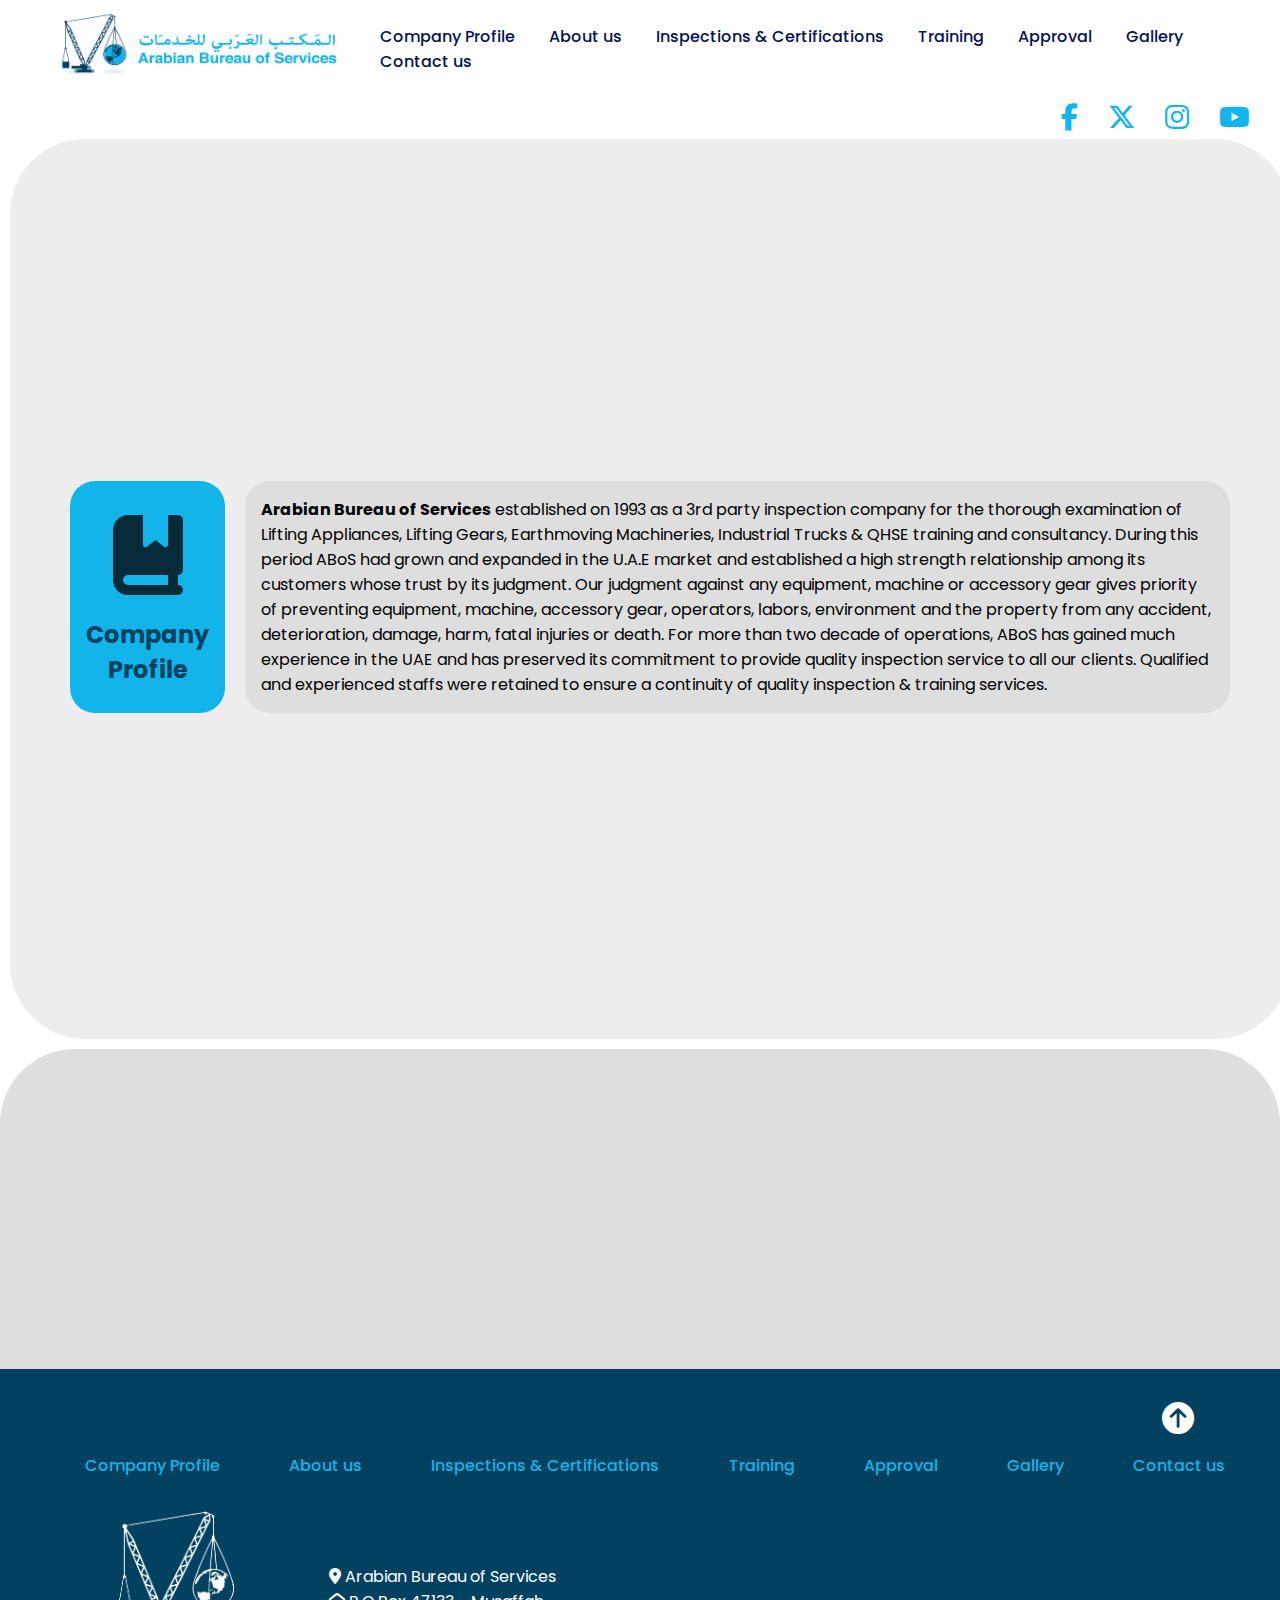
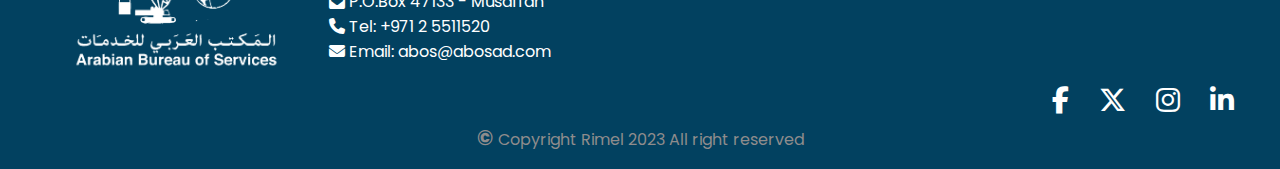
==== About.html @ 2680f661 "let's Go" ====
<!DOCTYPE html>
<html lang="en">
<head>
    <meta charset="UTF-8">
    <meta name="viewport" content="width=device-width, initial-scale=1.0">
    <link rel="stylesheet" href="https://cdnjs.cloudflare.com/ajax/libs/font-awesome/6.5.1/css/all.min.css">
    <link rel="stylesheet" href="style.css">
    <title>Arabian Bureau | About</title>
</head>
<body>

    <header>
        <a href="index.html" class="logo" id="page-top">
            <img src="images/logo.jpeg" alt="logo">
        </a>

        <nav class="navigation">
            <a href="#">Company Profile</a>
            <a href="About.html">About us</a>
            <a href="#">Inspections & Certifications</a>
            <a href="#">Training</a>
            <a href="#">Approval</a>
            <a href="#">Gallery</a>
            <a href="#">Contact us</a>
        </nav>
    </header>

    <div class="header-social-icon">
        <a href="#"><i class="fa-brands fa-youtube"></i></a>
        <a href="#"><i class="fa-brands fa-instagram"></i></a>
        <a href="#"><i class="fa-brands fa-x-twitter"></i></a>
        <a href="#"><i class="fa-brands fa-facebook-f"></i></a>
    </div>
    
    <section class="top">
        

        <div class="card-section">
            <div class="icon-section">
                <div class="icon">
                    <i class="fa-solid fa-book-bookmark"></i>
                </div>
                <div class="icon-info">
                    <h4>Company Profile</h4>
                </div>
            </div>
            <div class="info">
                <p><span>Arabian Bureau of Services</span> established on 1993 as a 3rd party inspection company for 
                    the thorough examination of Lifting Appliances, Lifting Gears, Earthmoving Machineries, Industrial Trucks & QHSE training and consultancy. During this period ABoS had grown and expanded in the U.A.E market and established a high strength relationship among its customers whose trust by its judgment. Our judgment against any equipment, machine or accessory gear gives priority of preventing equipment, machine, accessory gear, operators, labors, environment and the property from any accident, deterioration, damage, harm, fatal injuries or death. For more than two decade of operations, ABoS has gained much experience in the UAE and has preserved its commitment to provide quality inspection service to all our clients. Qualified 
                    and experienced staffs were retained to ensure a continuity of quality inspection & training services.
                </p>
            </div>
        </div>
    </section>

    <section class="bottom">
                  
    </section>
</body>
<footer>
    <div class="top-scroll">
        <a href="#page-top"><i class="fa-solid fa-circle-arrow-up"></i></a>
    </div>

    <div class="footer-nav">
        <a href="#">Company Profile</a>
        <a href="#">About us</a>
        <a href="#">Inspections & Certifications</a>
        <a href="#">Training</a>
        <a href="#">Approval</a>
        <a href="#">Gallery</a>
        <a href="#">Contact us</a>
    </div>

    <div class="company-info">
        <div class="footer-logo">
            <img src="images/white_logo.png" alt="footer logo">
        </div>

        <div class="communication">
            <ul>
                <li><a href="#"><i class="fa-solid fa-location-dot"></i> Arabian Bureau of Services</li></a>
                <li><a href="#"><i class="fa-solid fa-envelope-open"></i> P.O.Box 47133 - Musaffah</li></a>
                <li><a href="#"><i class="fa-solid fa-phone"></i> Tel: +971 2 5511520</li></a>
                <li><a href="#"><i class="fa-solid fa-envelope"></i> Email: abos@abosad.com</li></li></a>
            </ul>
        </div>
    </div>

    <div class="bottom-social-icon">
        <a href="#"><i class="fa-brands fa-linkedin-in"></i></a>
        <a href="#"><i class="fa-brands fa-instagram"></i></a>
        <a href="#"><i class="fa-brands fa-x-twitter"></i></a>
        <a href="#"><i class="fa-brands fa-facebook-f"></i></a>
    </div>

    <div class="copyright">
        <p><span class="copy-icon">&copy;</span> Copyright Rimel 2023 All right reserved</p>
    </div>
</footer>
</html>
---- style.css ----
@import url('https://fonts.googleapis.com/css2?family=Poppins:ital,wght@0,100;0,200;0,300;0,400;0,500;0,600;0,700;0,800;0,900;1,100;1,200;1,300;1,400;1,500;1,600;1,700;1,800;1,900&display=swap');

*{
    font-family: 'poppins', sans-serif;
    padding: 0;
    margin: 0;
    outline: none;
    border: none;
    box-sizing: border-box;
    scroll-behavior: smooth;
}

header{
    background-color: #fff;
    width: 100%;
    display: flex;
    align-items: center;
    padding: 10px 50px;
}

.logo img{
    width: 300px;
    height: 70px;
}

.navigation a{
    color: #041158;
    text-decoration: none;
    font-size: 1em;
    font-weight: 500;
    padding-left: 30px;
}

.navigation a:hover{
    color: #8f8c8c;
}

.header-social-icon a{
    color: #11B5EA;
    font-size: 1.7em;
    padding-right: 30px;
    justify-content: left;
    float: right;
}

.header-social-icon a:hover{
    color: #1089da;
}

section{
    padding: 10px 50px;
}

.top{
    margin: 10px;
    width: 100%;
    min-height: 100vh;
    display: flex;
    justify-content: center;
    flex-direction: column;
    align-items: center;
    background: #EDEDED;
    border-radius: 75px;   
}

.slider-container {
    margin: -8px;
    width: 95%;
    display: flex;
    flex-direction: row;
    max-width: 100%;
    overflow: hidden;
    border-radius: 30px;
}

.slider-contents img{
    width: 100%;
}

.card-section {
    margin-top: 1em;
    display: flex;
    justify-content: center;
}

.icon-section {
    background-color: #11B5EA;
    padding: 1em;
    border-radius: 25px;
    margin: 10px;
    text-align: center;
}

.icon-section .icon{
    color: #082B39;
    font-size: 5em;
}

.icon-info{
    color: #024160;
    text-align: center;
    font-size: 24px;
    font-weight: 700;
}

.info{
    background-color: #DEDEDE;
    border-radius: 25px;
    padding: 1em;
    margin: 10px;
}

span{
    font-weight: bold;
}

.middle{
    margin: 10px;
    min-height: 15em;
    display: flex;
    align-items: center;
    justify-content: center;
    border-radius: 50px;   
}

.middle .icon-section{
    max-width: 10em;
}

.middle .info{
    padding: 2em;
}

.middle .info ol{
    margin: 5px;
}

.bottom{
    margin-top: 10px;
    width: 100%;
    min-height: 20em;
    display: grid;
    align-items: center;
    background-color: #DEDEDE;
    border-top-left-radius: 75px;  
    border-top-right-radius: 75px; 
}

.bottom-upper{
    width: 95%;
    display: flex;
    flex-direction: row;
    margin: 1em;
}

.left-side{
    display: flex;
    flex-direction: column;
    overflow: hidden;
    padding: 1em 2em;
    width: 100%;
}

.upper-image img{
    width: 100%;
    height: 35vh;
    border-radius: 25px;
}

.upper-title{
    color: #024160;
    text-align: center;
    font-size: 24px;
}

.upper-info{
    font-size: 16px;
}

hr {
    border: 1px;
    border-top: 1px dashed #B4B4B4;
    width: 74.01vw;               
    height: 1px;
  }

.hr-line{
    display: flex;
    justify-content: center;
    margin: 1em;
}

.bottom-lower{
    display: flex;
    flex-wrap: wrap;
    justify-content: space-evenly;
}

.card-like-container{
    display: flex;
    flex-direction: column;
    flex-wrap: wrap;
    padding: 5px;
    width: 17.64vw;
}

.card-like-image {
    display: flex;
    justify-content: center;
    width: 17.64vw;
    height: 30.87vh;
}

.card-like-image img{
    width: 100%;
    border-radius: 25px;
}

.card-like-info{
    font-size: 15px;
}

.card-like-info h3{
    text-align: center;
    color: #024160;
    font-size: 20px;
    margin: 0.5em;
}

footer{
    background-color: #024160;
    color: #fff;
    padding: 1em;
    min-height: 15em;
    display: flex;
    flex-direction: column;
}

.footer-nav{
    display: flex;
    justify-content: space-evenly;
}

.footer-nav a{
    color: #11B5EA;
    text-decoration: none;
    font-size: 1em;
    font-weight: 500;
    padding-left: 30px;
}

.footer-nav a:hover{
    color: #fff;
}

.top-scroll a{
    color: #fff;
    font-size: 2em;
    padding-right: 60px;
    justify-content: left;
    float: right;
    margin: 10px;
}

.top-scroll a:hover{
    color: #DEDEDE;
}

.company-info{
    display: flex;
    flex-wrap: wrap;
    justify-content:space-between;
    align-items:end;
    margin-left:2em;
    padding: 1em;
    width: 42%;
}

.footer-logo{
    width: 224px;
    height: 170px;
}

.footer-logo img{
    width: 100%;
}

.communication ul{
    list-style-type: none;
}

.communication a{
    text-decoration: none;
    color: #fff;
}

.communication a:hover{
    color: #B4B4B4;
}

.bottom-social-icon a{
    color: #fff;
    font-size: 1.7em;
    padding-right: 30px;
    justify-content: left;
    float: right;
}

.bottom-social-icon a:hover{
    color: #B4B4B4;
}

.copyright{
    display: flex;
    justify-content: center;
    color: #8f8c8c;
}

.copy-icon{
    font-size: 1.3em;
}
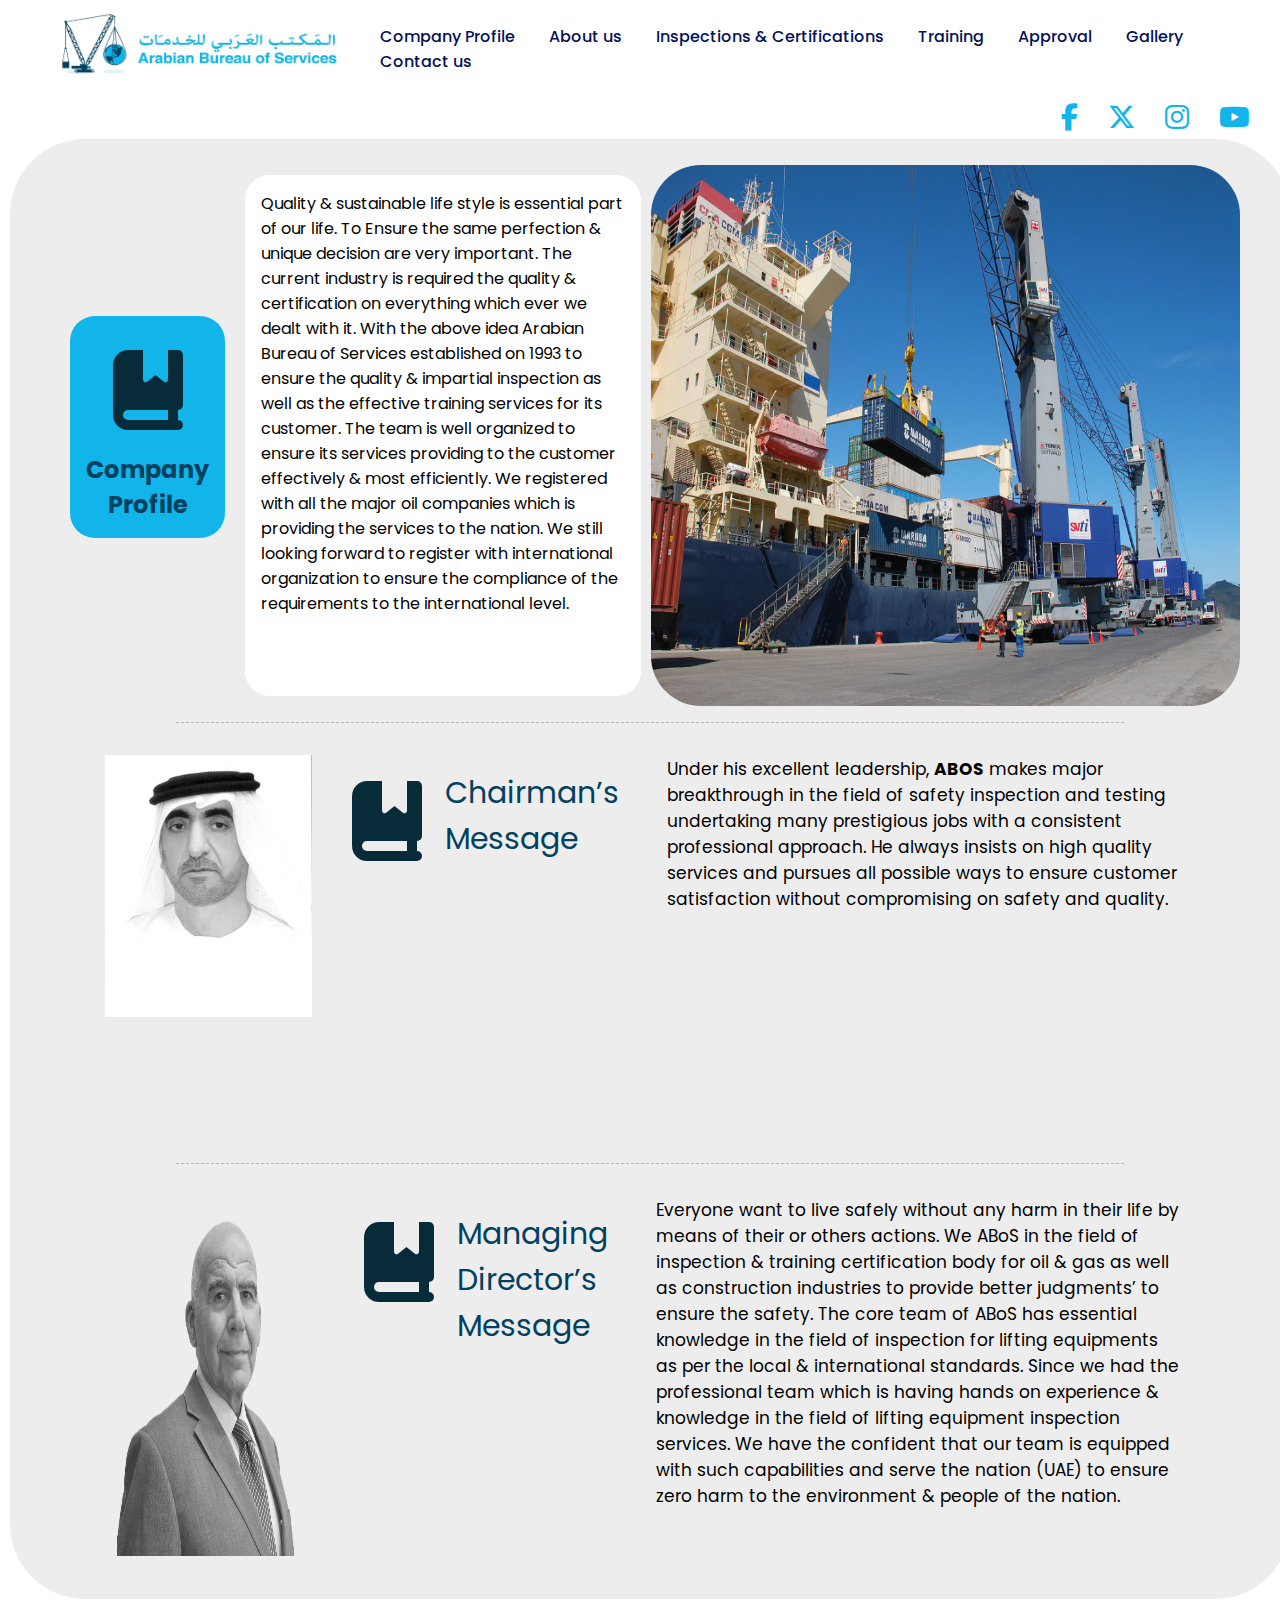
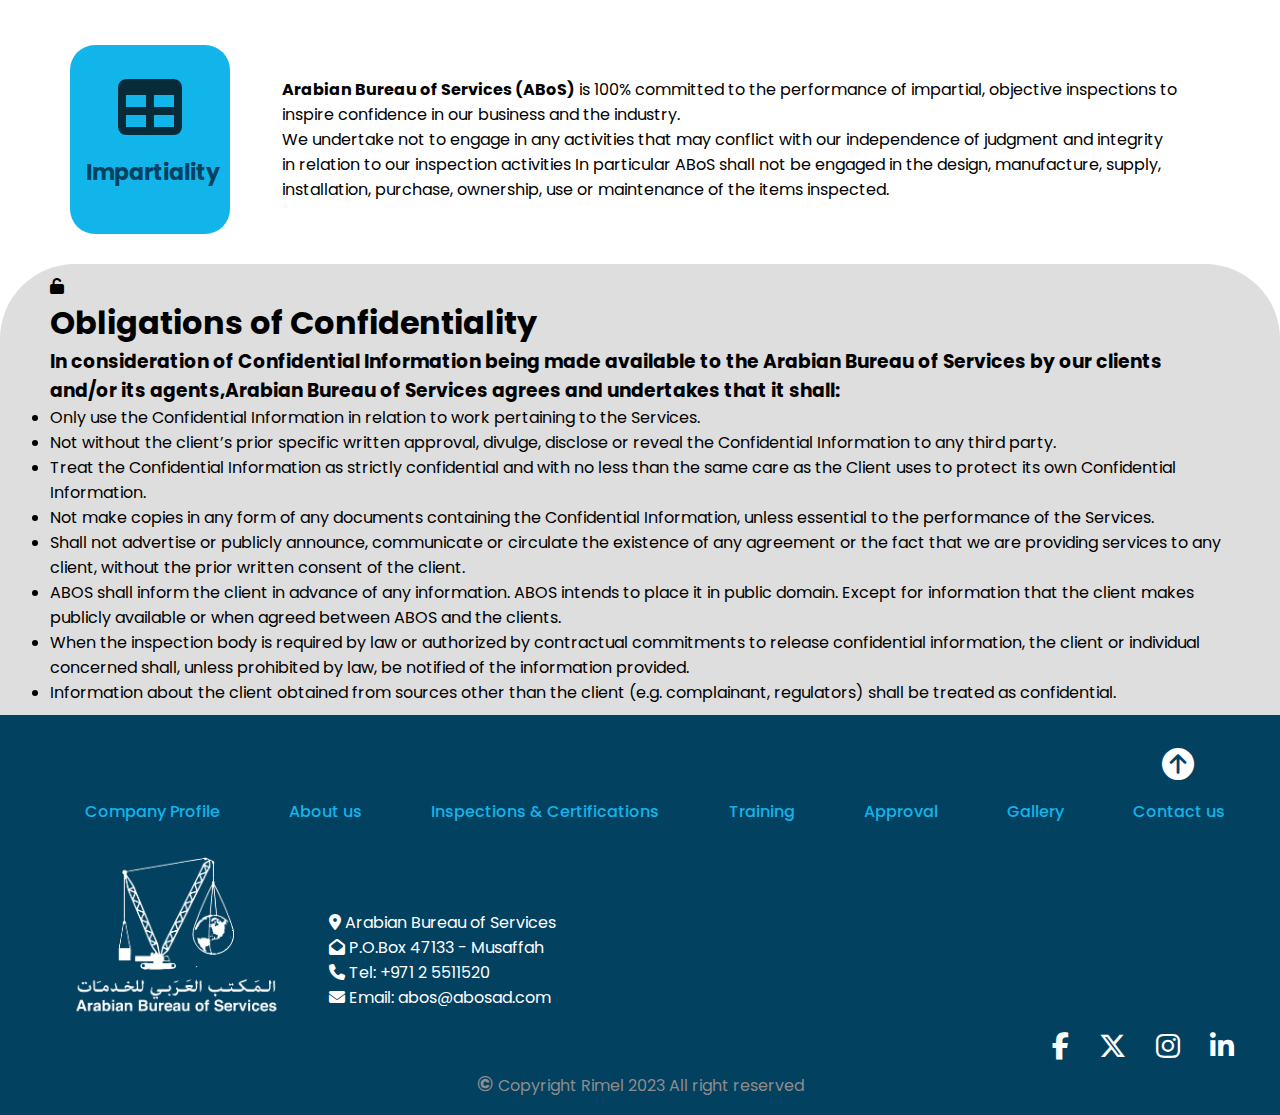
==== commit 746f9c7a: "about almost to finish" ====
--- a/About.html
+++ b/About.html
@@ -33,9 +33,7 @@
     </div>
     
     <section class="top">
-        
-
-        <div class="card-section">
+        <div class="card-section-about">
             <div class="icon-section">
                 <div class="icon">
                     <i class="fa-solid fa-book-bookmark"></i>
@@ -44,17 +42,137 @@
                     <h4>Company Profile</h4>
                 </div>
             </div>
-            <div class="info">
-                <p><span>Arabian Bureau of Services</span> established on 1993 as a 3rd party inspection company for 
-                    the thorough examination of Lifting Appliances, Lifting Gears, Earthmoving Machineries, Industrial Trucks & QHSE training and consultancy. During this period ABoS had grown and expanded in the U.A.E market and established a high strength relationship among its customers whose trust by its judgment. Our judgment against any equipment, machine or accessory gear gives priority of preventing equipment, machine, accessory gear, operators, labors, environment and the property from any accident, deterioration, damage, harm, fatal injuries or death. For more than two decade of operations, ABoS has gained much experience in the UAE and has preserved its commitment to provide quality inspection service to all our clients. Qualified 
-                    and experienced staffs were retained to ensure a continuity of quality inspection & training services.
+            <div class="card-section">
+                <div class="info" id="info-in-about">
+                    <p> Quality & sustainable life style is essential part of our
+                        life. To Ensure the same perfection & unique decision are very important. The current industry
+                        is required the quality & certification on everything which ever we dealt with it.
+                        With the above idea Arabian Bureau of Services established on 1993 to ensure the quality & 
+                        impartial inspection as well as the effective training services for its customer. The team is 
+                        well organized to ensure its services providing to the customer effectively & most efficiently.
+                        We registered with all the major oil companies which is providing the services to the nation. 
+                        We still looking forward to register with international organization to ensure the compliance 
+                        of the requirements to the international level.
+                    </p>
+                </div>
+                <div class="card-section-image">
+                    <img src="images/shipment.jpeg" alt="shipment">
+                </div>
+            </div>
+        </div>    
+
+        <div class="hr-line">
+            <hr>
+        </div>
+
+        <div class="message">
+            <div class="message-image">
+                <img src="images/saleh.jpeg" alt="saleh">
+            </div>
+            <div class="message-title">
+                <div class="message-icon">
+                    <i class="fa-solid fa-book-bookmark"></i>
+                </div>
+                <div class="title-text">
+                    <h4>Chairman’s <br>Message</h4>
+                </div>
+            </div>
+            <div class="message-info">
+                <p>Under his excellent leadership, <span>ABOS</span> makes major breakthrough in the field of safety 
+                    inspection and testing undertaking many prestigious jobs with a consistent professional 
+                    approach. He always insists on high quality services and pursues all possible ways to
+                    ensure customer satisfaction without compromising on safety and quality.</p>
+            </div>
+        </div>
+
+        <div class="hr-line">
+            <hr>
+        </div>
+
+        <div class="message">
+            <div class="message-image">
+                <img src="images/abosad.png" alt="abosad" id="abosad">
+            </div>
+            <div class="message-title">
+                <div class="message-icon">
+                    <i class="fa-solid fa-book-bookmark"></i>
+                </div>
+                <div class="title-text">
+                    <h4>Managing <br>Director’s <br>Message</h4>
+                </div>
+            </div>
+            <div class="message-info">
+                <p>Everyone want to live safely without any harm in their life by means of their or others
+                    actions. We ABoS in the field of inspection & training certification body for oil & gas
+                    as well as construction industries to provide better judgments’ to ensure the safety.
+                    The core team of ABoS has essential knowledge in the field of inspection for lifting
+                    equipments as per the local & international standards. Since we had the professional
+                    team which is having hands on experience & knowledge in the field of lifting equipment
+                    inspection services. We have the confident that our team is equipped with such 
+                    capabilities and serve the nation (UAE) to ensure zero harm to the environment & people 
+                    of the nation.</p>
+            </div>
+        </div>
+    </section>
+
+    <section class="middle">
+        <div class="card-section">
+            <div class="icon-section">
+                <div class="icon" id="icon-in-about">
+                    <i class="fa-solid fa-table"></i>
+                </div>
+                <div class="icon-info" id="icon-info-in-about">
+                    <h4>Impartiality</h4>
+                </div>
+            </div>
+            <div class="info" id="info-in-about">
+                <p><span>Arabian Bureau of Services (ABoS)</span> is 100% committed to the performance of 
+                    impartial, objective inspections to inspire confidence in our business and the industry.<br>
+                    We undertake not to engage in any activities that may conflict with our independence of 
+                    judgment and integrity in relation to our inspection activities In particular ABoS shall 
+                    not be engaged in the design, manufacture, supply, installation, purchase, ownership, use 
+                    or maintenance of the items inspected. 
                 </p>
             </div>
         </div>
     </section>
 
     <section class="bottom">
-                  
+        <div class="about-bottom">
+            <div class="about-bottom-title">
+                <i class="fa-solid fa-unlock"></i>
+                <h1>Obligations of Confidentiality</h1>
+            </div>
+            <div class="about-bottom-text">
+                <h3>In consideration of Confidential Information being made available to the Arabian Bureau of Services
+                    by our clients and/or its agents,Arabian Bureau of Services agrees and undertakes that it shall:</h3>
+                <p>
+                    <ul>
+                        <li> Only use the Confidential Information in relation to work pertaining to the
+                        Services.</li>
+                        <li>Not without the client’s prior specific written approval, divulge, disclose or
+                        reveal the Confidential Information to any third party.</li>
+                        <li>Treat the Confidential Information as strictly confidential and with no less
+                        than the same care as the Client uses to protect its own
+                        Confidential Information.</li>
+                        <li>Not make copies in any form of any documents containing the Confidential
+                        Information, unless essential to the performance of the Services.</li>
+                        <li>Shall not advertise or publicly announce, communicate or circulate the 
+                        existence of any agreement or the fact that we are providing services
+                        to any client, without the prior written consent of the client.</li>
+                        <li>ABOS shall inform the client in advance of any information.  ABOS intends to place
+                        it in public domain. Except for information that the client makes publicly available
+                        or when agreed between ABOS and the clients.</li>
+                        <li>When the inspection body is required by law or authorized by contractual     
+                        commitments to release confidential information, the client or
+                        individual concerned shall, unless prohibited by law, be notified of the information
+                        provided.</li>
+                        <li>Information about the client obtained from sources other than the client    
+                        (e.g. complainant, regulators) shall be treated as confidential.</li>
+                    </ul>
+                </p>
+            </div>
+        </div>
     </section>
 </body>
 <footer>
--- a/style.css
+++ b/style.css
@@ -318,4 +318,88 @@
 
 .copy-icon{
     font-size: 1.3em;
-}+}
+
+
+/* about_page */
+
+.card-section-about{
+    display: flex;
+    justify-content: center;
+    align-items: center;
+}
+
+#info-in-about{
+    background-color: #EDEDED;
+}
+
+.card-section-image{
+   display: flex;
+   align-items: center;
+}
+
+.card-section-image img{
+    width: 46.046vw;
+    height: 60.061vh;
+    border-radius: 50px;
+}
+
+.message{
+    display: flex;
+    flex-wrap: wrap;
+    margin-bottom: 2em;
+}
+
+.message-image{
+    width: 16.18vw;
+    height: 38.28vh;
+    margin: 1em;
+}
+
+.message-image img{
+    width: 100%;
+}
+
+#abosad{
+    height: 40vh;
+}
+
+.message-title{
+    display: flex;
+    flex-wrap: wrap;
+    margin: 1em;
+}
+
+.message-icon{
+    color: #082B39;
+    font-size: 5em;
+    padding: 0.1em;
+}
+
+.title-text{
+    font-size: 30px;
+    padding: 0.5em;
+    color: #024160;
+}
+
+.title-text h4{
+    font-weight: 400;
+}
+
+.message-info{
+    font-size: 17px;
+    width: 41.14vw;
+    margin: 1em;
+}
+
+#icon-in-about{
+    font-size: 4em;   
+}
+
+#icon-info-in-about{
+    font-size: 22px;
+}
+
+#info-in-about{
+    background-color: #fff;
+}
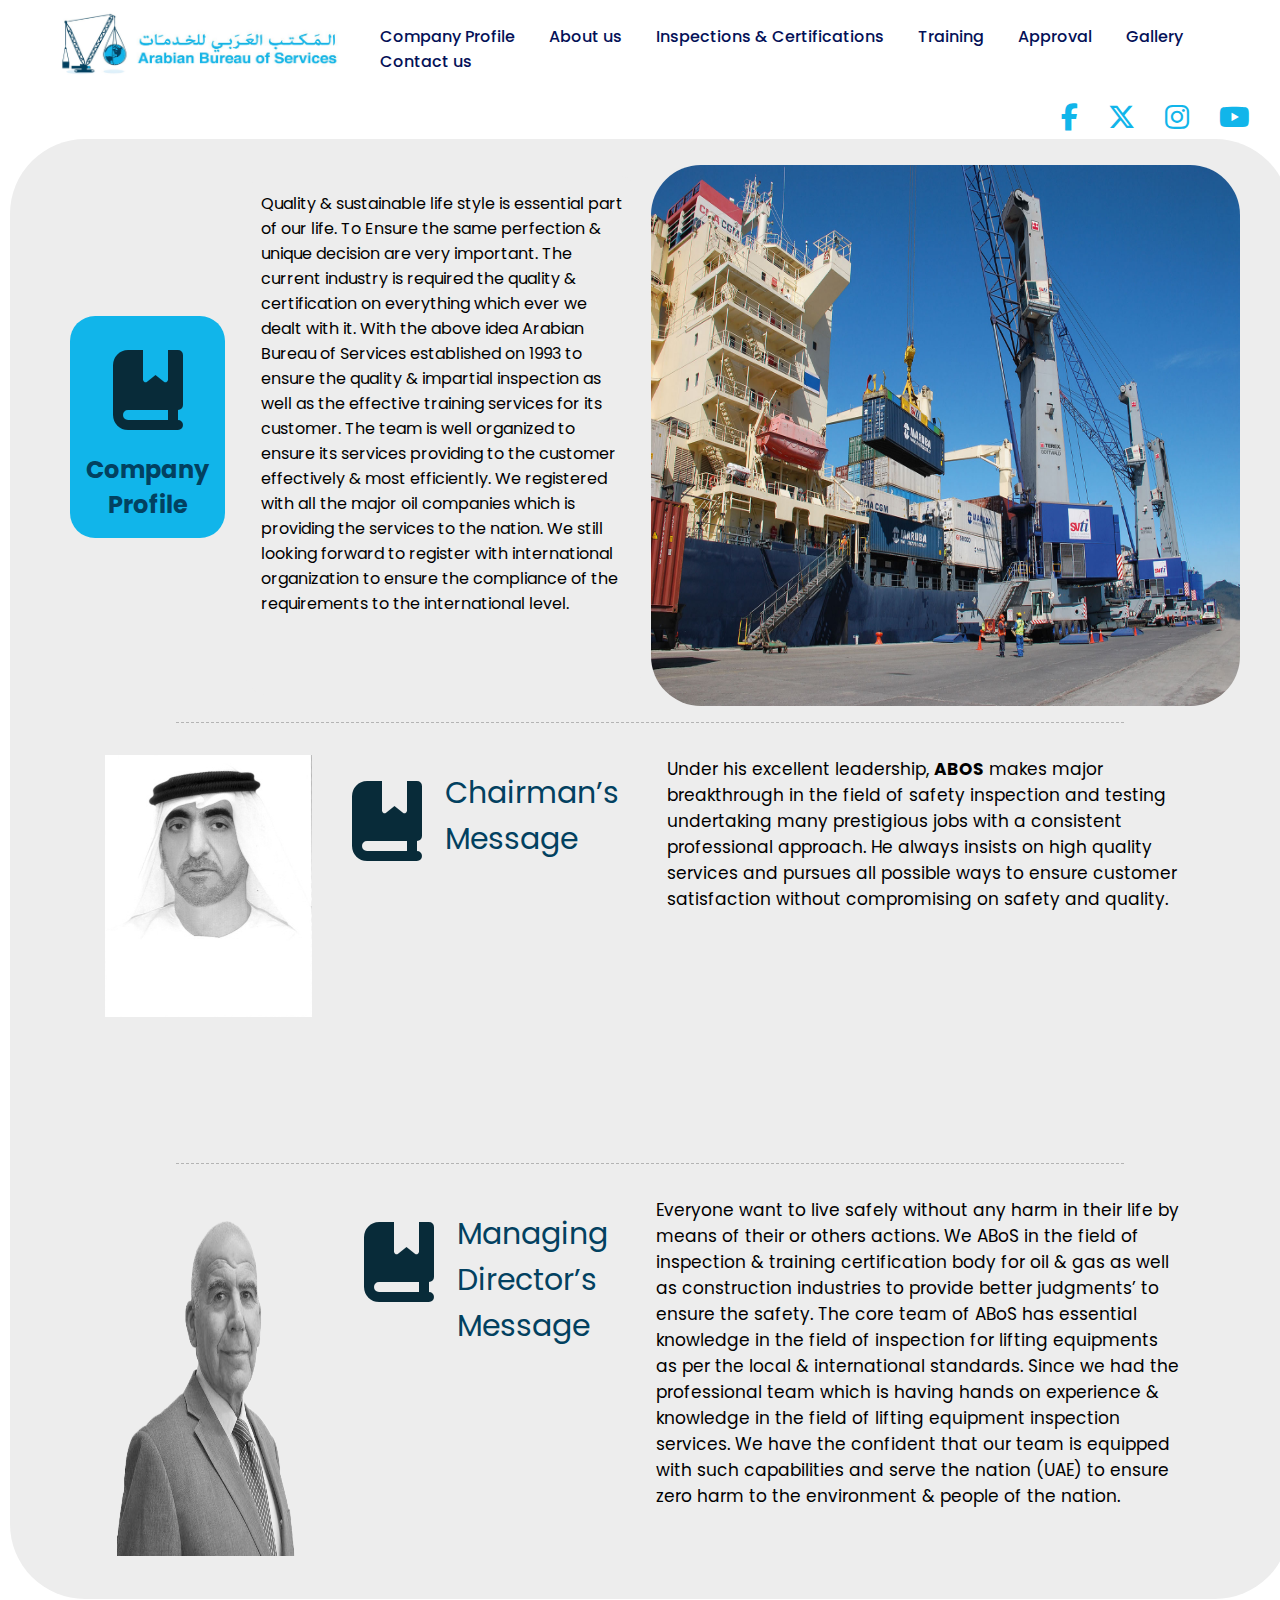
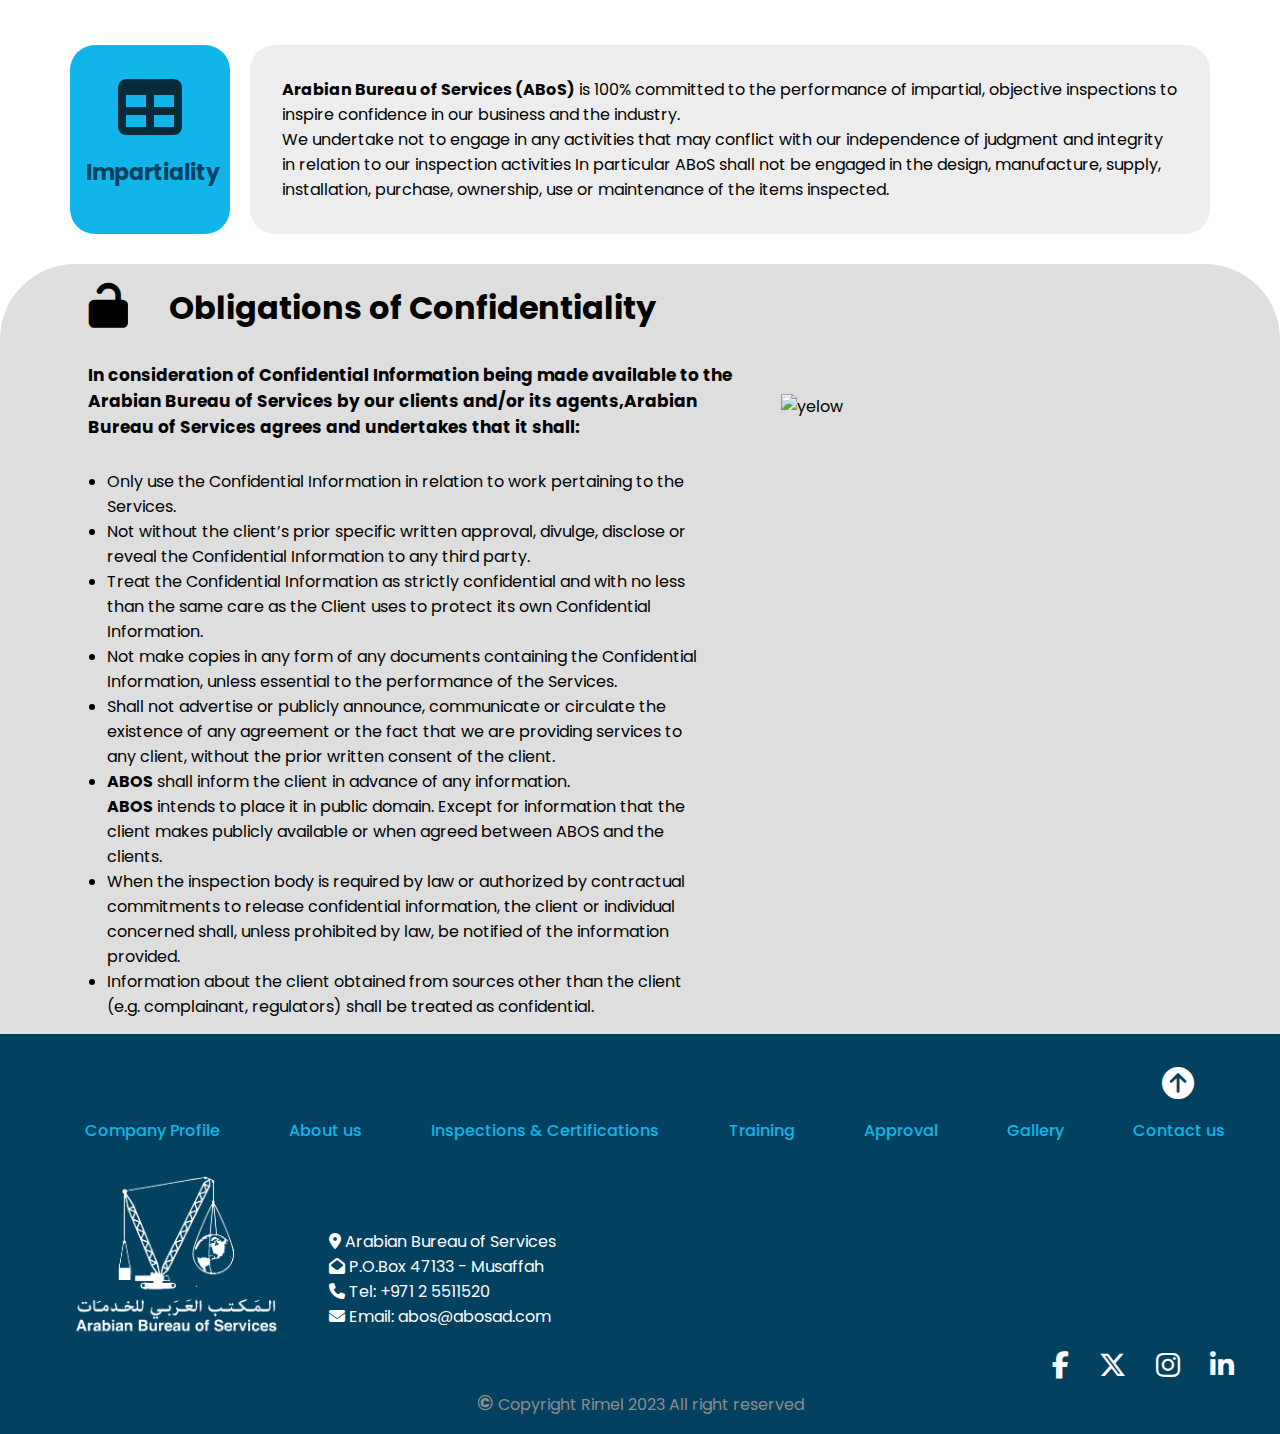
==== commit cb3b8823: "about page finished" ====
--- a/About.html
+++ b/About.html
@@ -137,40 +137,45 @@
         </div>
     </section>
 
-    <section class="bottom">
-        <div class="about-bottom">
-            <div class="about-bottom-title">
-                <i class="fa-solid fa-unlock"></i>
-                <h1>Obligations of Confidentiality</h1>
-            </div>
-            <div class="about-bottom-text">
-                <h3>In consideration of Confidential Information being made available to the Arabian Bureau of Services
-                    by our clients and/or its agents,Arabian Bureau of Services agrees and undertakes that it shall:</h3>
-                <p>
-                    <ul>
-                        <li> Only use the Confidential Information in relation to work pertaining to the
-                        Services.</li>
-                        <li>Not without the client’s prior specific written approval, divulge, disclose or
-                        reveal the Confidential Information to any third party.</li>
-                        <li>Treat the Confidential Information as strictly confidential and with no less
-                        than the same care as the Client uses to protect its own
-                        Confidential Information.</li>
-                        <li>Not make copies in any form of any documents containing the Confidential
-                        Information, unless essential to the performance of the Services.</li>
-                        <li>Shall not advertise or publicly announce, communicate or circulate the 
-                        existence of any agreement or the fact that we are providing services
-                        to any client, without the prior written consent of the client.</li>
-                        <li>ABOS shall inform the client in advance of any information.  ABOS intends to place
-                        it in public domain. Except for information that the client makes publicly available
-                        or when agreed between ABOS and the clients.</li>
-                        <li>When the inspection body is required by law or authorized by contractual     
-                        commitments to release confidential information, the client or
-                        individual concerned shall, unless prohibited by law, be notified of the information
-                        provided.</li>
-                        <li>Information about the client obtained from sources other than the client    
-                        (e.g. complainant, regulators) shall be treated as confidential.</li>
-                    </ul>
-                </p>
+    <section class="bottom" id="bottom-about">
+        <div class="about-bottom-container">
+            <div class="about-bottom">
+                <div class="about-bottom-title">
+                    <i class="fa-solid fa-unlock"></i>
+                    <h1>Obligations of Confidentiality</h1>
+                </div>
+                <div class="about-bottom-text">
+                    <h3>In consideration of Confidential Information being made available to the Arabian Bureau of Services
+                        by our clients and/or its agents,Arabian Bureau of Services agrees and undertakes that it shall:</h3>
+                    <p>
+                        <ul>
+                            <li> Only use the Confidential Information in relation to work pertaining to the
+                            Services.</li>
+                            <li>Not without the client’s prior specific written approval, divulge, disclose or
+                            reveal the Confidential Information to any third party.</li>
+                            <li>Treat the Confidential Information as strictly confidential and with no less
+                            than the same care as the Client uses to protect its own
+                            Confidential Information.</li>
+                            <li>Not make copies in any form of any documents containing the Confidential
+                            Information, unless essential to the performance of the Services.</li>
+                            <li>Shall not advertise or publicly announce, communicate or circulate the 
+                            existence of any agreement or the fact that we are providing services
+                            to any client, without the prior written consent of the client.</li>
+                            <li><span>ABOS</span> shall inform the client in advance of any information.<br>  <span>ABOS</span> intends to place
+                            it in public domain. Except for information that the client makes publicly available
+                            or when agreed between ABOS and the clients.</li>
+                            <li>When the inspection body is required by law or authorized by contractual     
+                            commitments to release confidential information, the client or
+                            individual concerned shall, unless prohibited by law, be notified of the information
+                            provided.</li>
+                            <li>Information about the client obtained from sources other than the client    
+                            (e.g. complainant, regulators) shall be treated as confidential.</li>
+                        </ul>
+                    </p>
+                </div>
+            </div>
+            <div class="about-bottom-image">
+                <img src="images/crane-seaport.png" alt="yelow">
             </div>
         </div>
     </section>
--- a/style.css
+++ b/style.css
@@ -71,10 +71,21 @@
     max-width: 100%;
     overflow: hidden;
     border-radius: 30px;
+    position: relative;
 }
 
 .slider-contents img{
     width: 100%;
+}
+
+.top-right{
+    position: absolute;
+    top: 20px;
+    right: 40px;
+    color: #203908;
+    font-size: 40px;
+    font-weight: 600;
+    line-height: 50px;
 }
 
 .card-section {
@@ -108,6 +119,10 @@
     border-radius: 25px;
     padding: 1em;
     margin: 10px;
+}
+
+.info ol{
+    padding-left: 1.1em;
 }
 
 span{
@@ -329,7 +344,7 @@
     align-items: center;
 }
 
-#info-in-about{
+#info-in-about {
     background-color: #EDEDED;
 }
 
@@ -400,6 +415,59 @@
     font-size: 22px;
 }
 
-#info-in-about{
-    background-color: #fff;
-}
+#bottom-about{
+    display: flex;
+    justify-content: center;
+}
+
+.about-bottom-container{
+    width: 95%;
+    display: flex;
+    align-items: end;
+}
+
+.about-bottom{
+    display: flex;
+    flex-direction: column;
+    margin-right: 1em;
+}
+
+.about-bottom-title{
+    display: flex;
+    align-items: center;
+}
+
+.about-bottom-title i{
+    font-size: 45px;
+    padding: 0.2em;
+    -webkit-transform: scaleX(-1);
+}
+
+.about-bottom-title h1{
+    font-size: 32px;
+    padding-left: 1em;
+    margin-top: 0.2em;
+}
+
+.about-bottom-text h3{
+    padding: 0.5em;
+    font-size: 17px;
+    margin-top: 1em;
+}
+
+.about-bottom-text ul{
+    width: 95%;
+    padding: 0.3em 1em 0.3em 1.7em;
+    margin-top: 1em;
+}
+
+.about-bottom-image{
+    width: 90vw;
+    height: 70vh;
+    margin-left: 1em;
+}
+
+.about-bottom-image img{
+    width: 100%;
+    height: 100%;
+}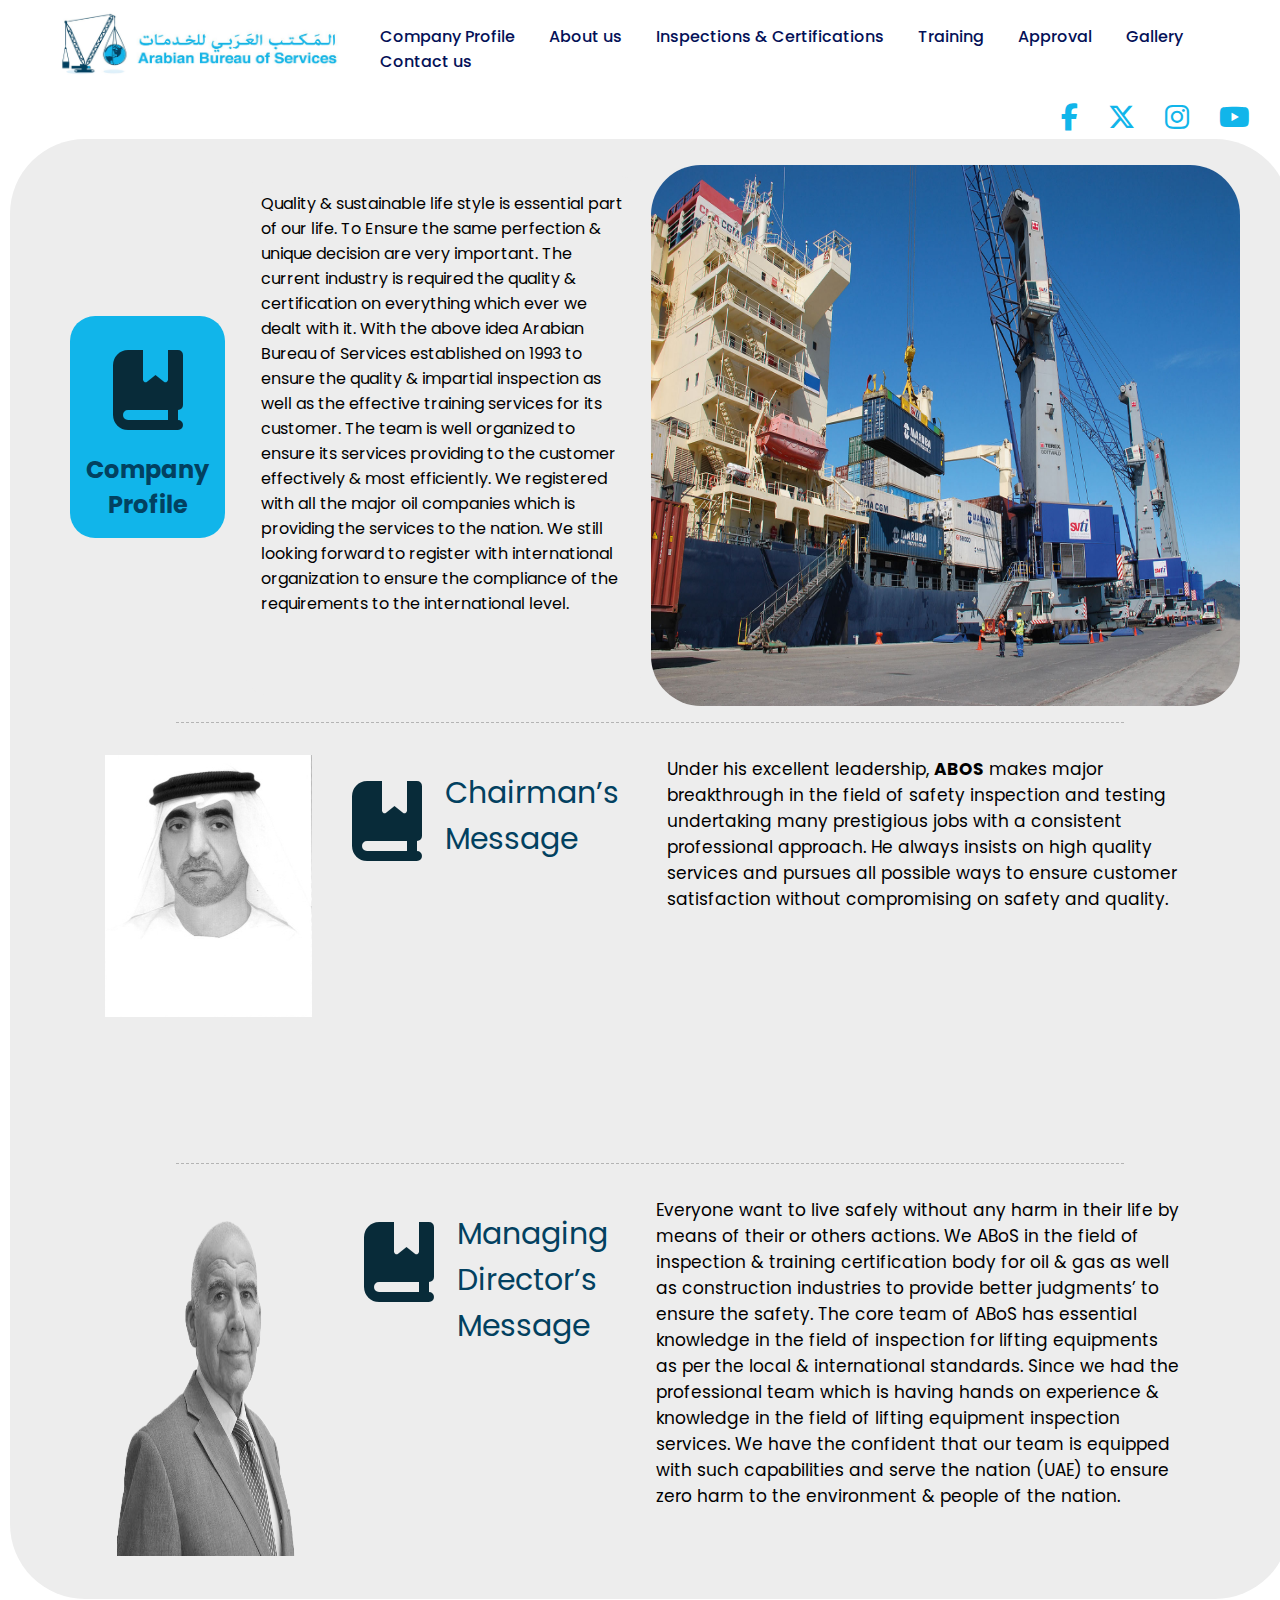
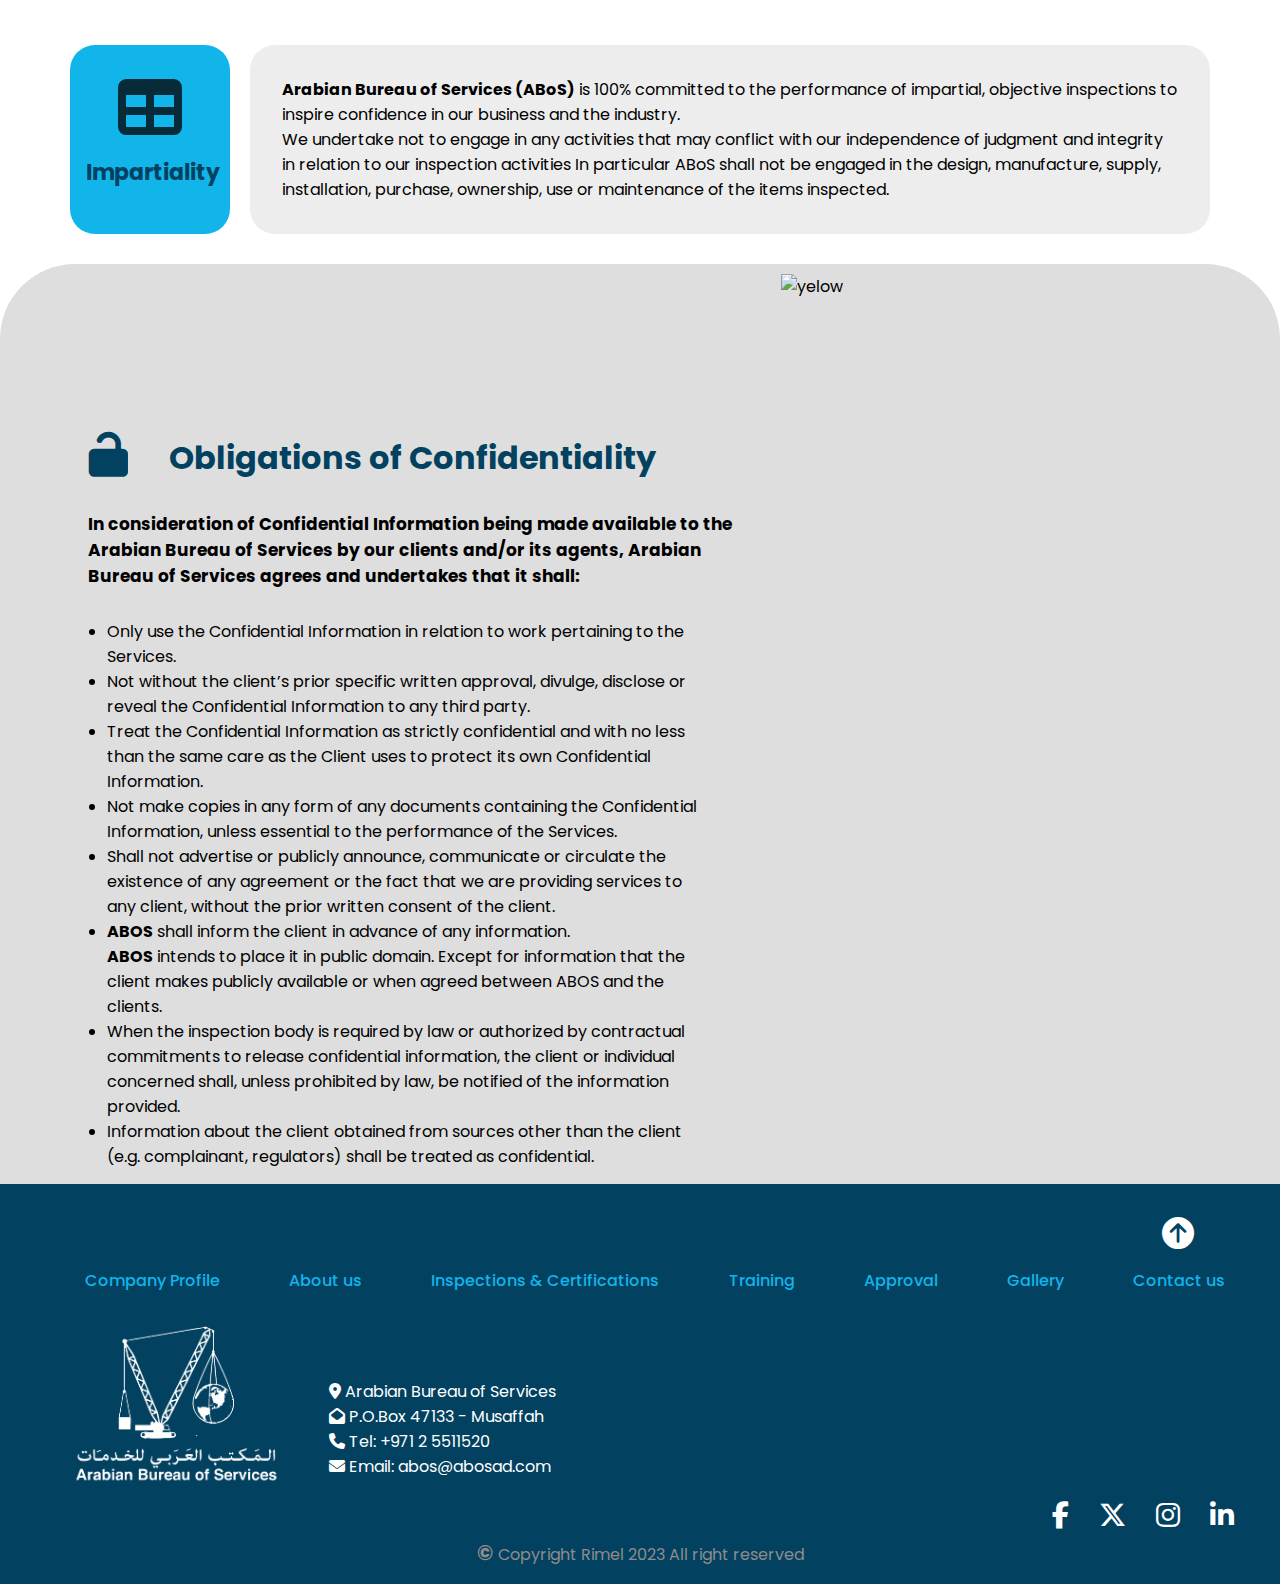
==== commit 11a08d67: "inspections page began" ====
--- a/About.html
+++ b/About.html
@@ -15,9 +15,9 @@
         </a>
 
         <nav class="navigation">
-            <a href="#">Company Profile</a>
-            <a href="About.html">About us</a>
-            <a href="#">Inspections & Certifications</a>
+            <a href="index.html">Company Profile</a>
+            <a href="#">About us</a>
+            <a href="Inspections & Certifications.html">Inspections & Certifications</a>
             <a href="#">Training</a>
             <a href="#">Approval</a>
             <a href="#">Gallery</a>
@@ -26,10 +26,10 @@
     </header>
 
     <div class="header-social-icon">
-        <a href="#"><i class="fa-brands fa-youtube"></i></a>
-        <a href="#"><i class="fa-brands fa-instagram"></i></a>
-        <a href="#"><i class="fa-brands fa-x-twitter"></i></a>
-        <a href="#"><i class="fa-brands fa-facebook-f"></i></a>
+        <a href="https://youtube.com"><i class="fa-brands fa-youtube"></i></a>
+        <a href="https://instagram.com"><i class="fa-brands fa-instagram"></i></a>
+        <a href="https://x.com"><i class="fa-brands fa-x-twitter"></i></a>
+        <a href="https://facebook.com"><i class="fa-brands fa-facebook-f"></i></a>
     </div>
     
     <section class="top">
@@ -146,7 +146,7 @@
                 </div>
                 <div class="about-bottom-text">
                     <h3>In consideration of Confidential Information being made available to the Arabian Bureau of Services
-                        by our clients and/or its agents,Arabian Bureau of Services agrees and undertakes that it shall:</h3>
+                        by our clients and/or its agents, Arabian Bureau of Services agrees and undertakes that it shall:</h3>
                     <p>
                         <ul>
                             <li> Only use the Confidential Information in relation to work pertaining to the
@@ -186,9 +186,9 @@
     </div>
 
     <div class="footer-nav">
-        <a href="#">Company Profile</a>
-        <a href="#">About us</a>
-        <a href="#">Inspections & Certifications</a>
+        <a href="index.html">Company Profile</a>
+        <a href="About.html">About us</a>
+        <a href="Inspections & Certifications.html">Inspections & Certifications</a>
         <a href="#">Training</a>
         <a href="#">Approval</a>
         <a href="#">Gallery</a>
@@ -211,10 +211,10 @@
     </div>
 
     <div class="bottom-social-icon">
-        <a href="#"><i class="fa-brands fa-linkedin-in"></i></a>
-        <a href="#"><i class="fa-brands fa-instagram"></i></a>
-        <a href="#"><i class="fa-brands fa-x-twitter"></i></a>
-        <a href="#"><i class="fa-brands fa-facebook-f"></i></a>
+        <a href="https://linkedin.com"><i class="fa-brands fa-linkedin-in"></i></a>
+        <a href="https://instagram.com"><i class="fa-brands fa-instagram"></i></a>
+        <a href="https://x.com"><i class="fa-brands fa-x-twitter"></i></a>
+        <a href="https://facebook.com"><i class="fa-brands fa-facebook-f"></i></a>
     </div>
 
     <div class="copyright">
--- a/style.css
+++ b/style.css
@@ -88,6 +88,15 @@
     line-height: 50px;
 }
 
+.top-left{
+    position: absolute;
+    top: 20px;
+    left: 20px;
+    color: #fff;
+    font-size: 48px;
+    font-weight: 700;
+}
+
 .card-section {
     margin-top: 1em;
     display: flex;
@@ -438,12 +447,14 @@
 }
 
 .about-bottom-title i{
+    color: #024160;
     font-size: 45px;
     padding: 0.2em;
     -webkit-transform: scaleX(-1);
 }
 
 .about-bottom-title h1{
+    color: #024160;
     font-size: 32px;
     padding-left: 1em;
     margin-top: 0.2em;
@@ -463,7 +474,7 @@
 
 .about-bottom-image{
     width: 90vw;
-    height: 70vh;
+    height: 100vh;
     margin-left: 1em;
 }
 
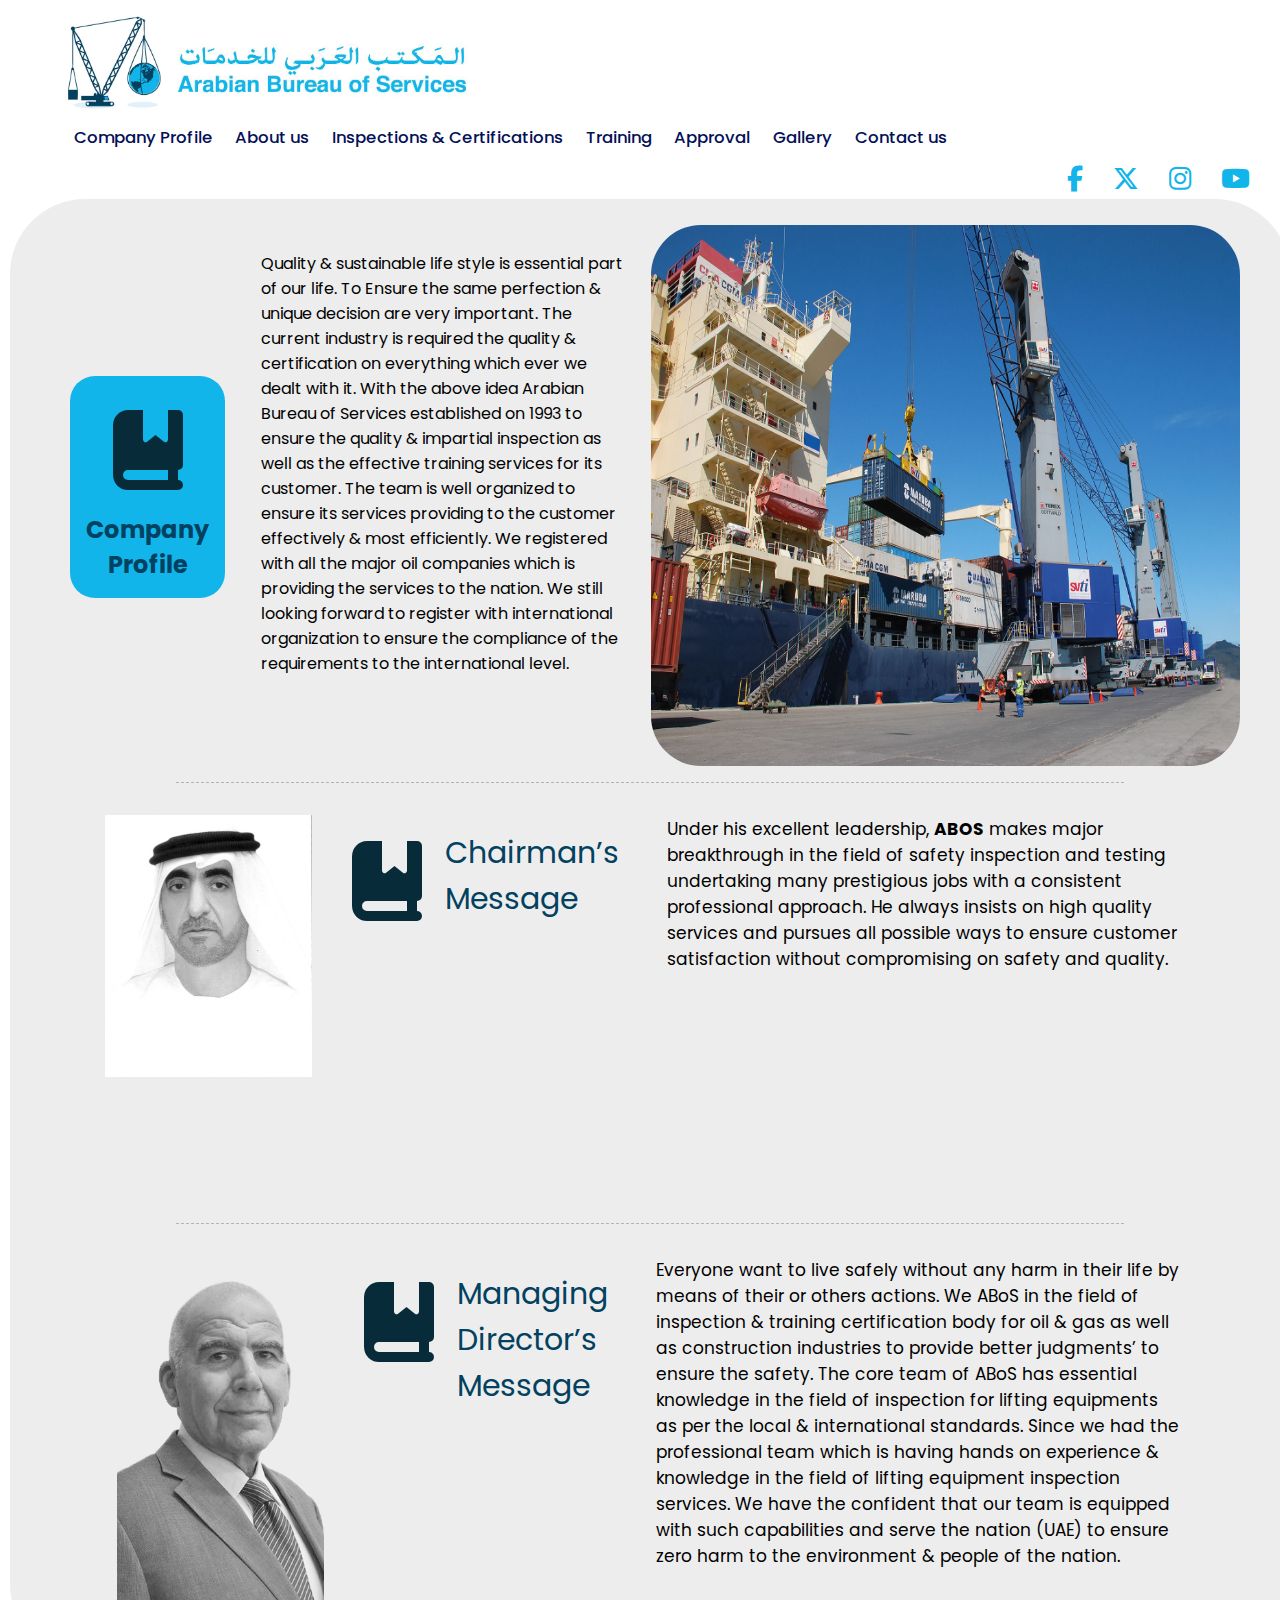
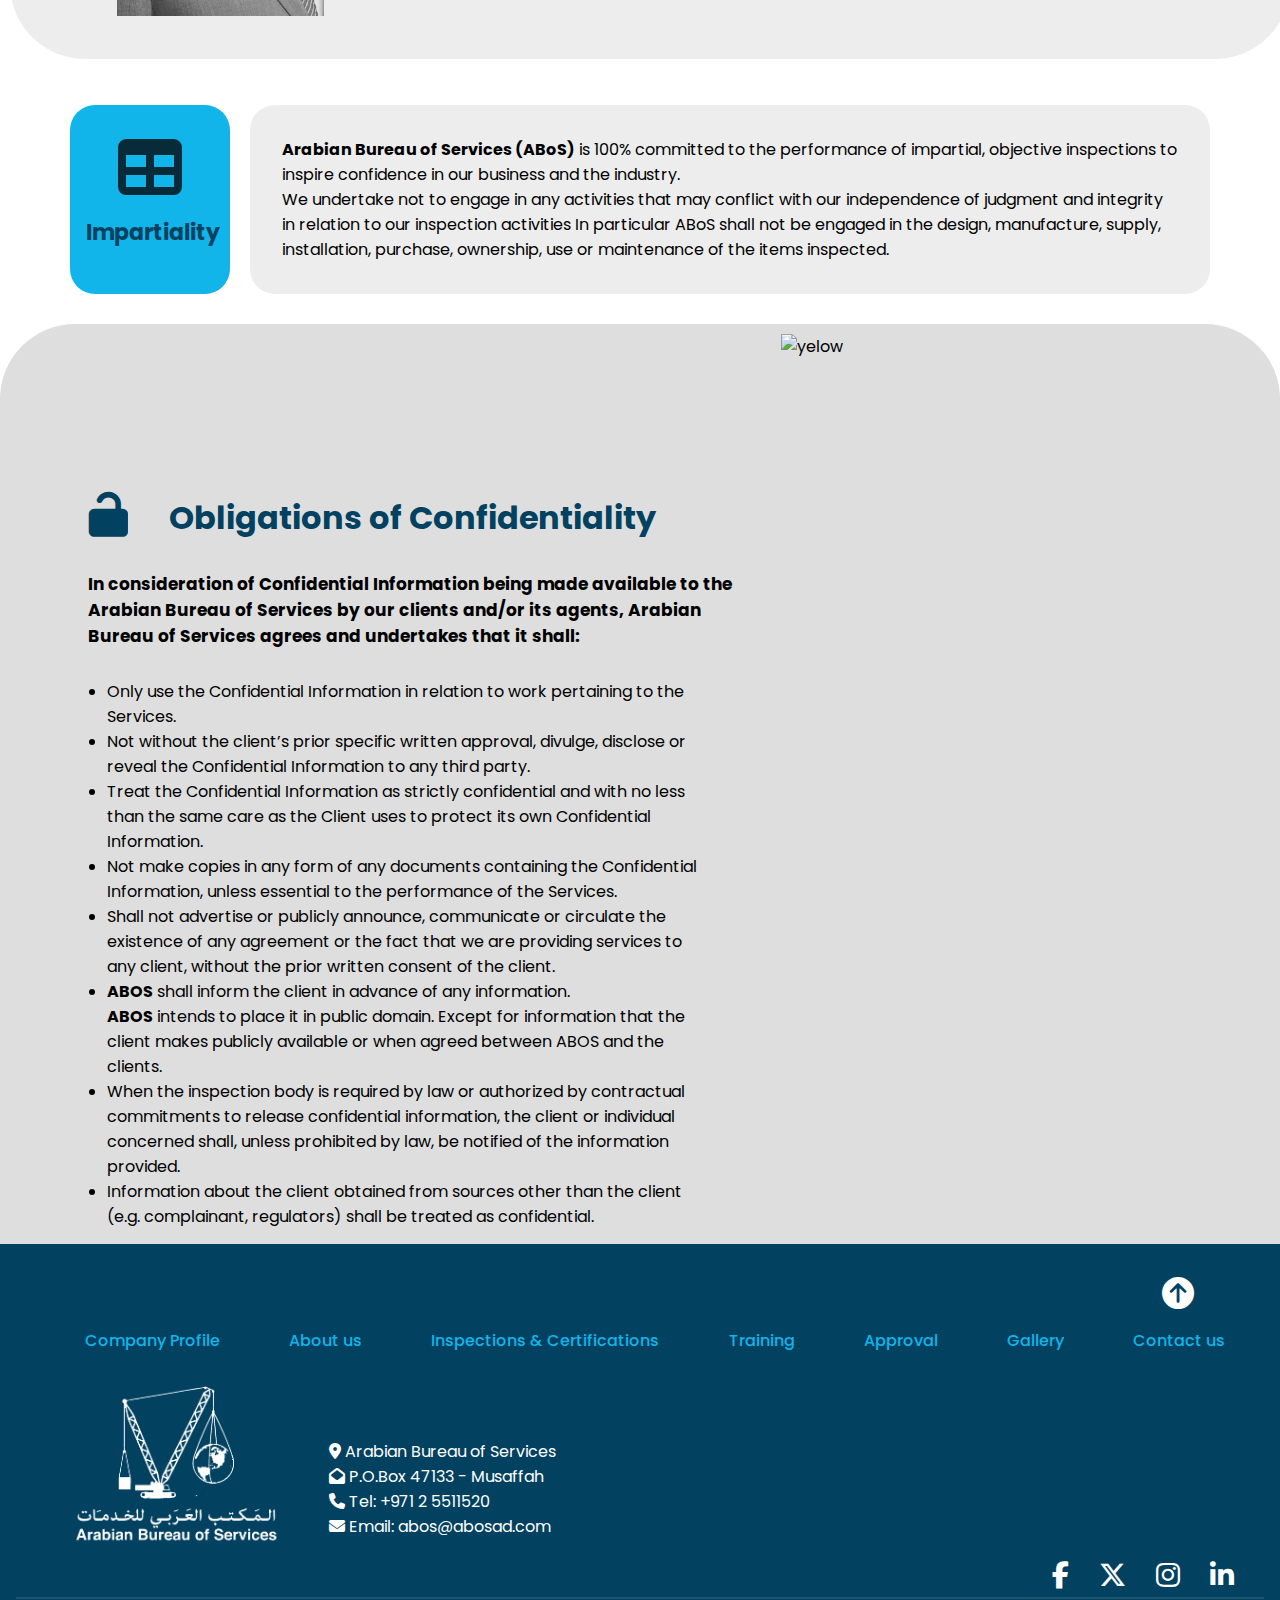
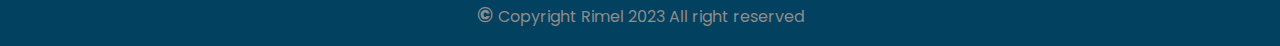
==== commit 561086ee: "more changes" ====
--- a/About.html
+++ b/About.html
@@ -18,7 +18,7 @@
             <a href="index.html">Company Profile</a>
             <a href="#">About us</a>
             <a href="Inspections & Certifications.html">Inspections & Certifications</a>
-            <a href="#">Training</a>
+            <a href="Training_services.html">Training</a>
             <a href="#">Approval</a>
             <a href="#">Gallery</a>
             <a href="#">Contact us</a>
@@ -189,7 +189,7 @@
         <a href="index.html">Company Profile</a>
         <a href="About.html">About us</a>
         <a href="Inspections & Certifications.html">Inspections & Certifications</a>
-        <a href="#">Training</a>
+        <a href="Training_services.html">Training</a>
         <a href="#">Approval</a>
         <a href="#">Gallery</a>
         <a href="#">Contact us</a>
@@ -217,6 +217,8 @@
         <a href="https://facebook.com"><i class="fa-brands fa-facebook-f"></i></a>
     </div>
 
+    <hr style="border: 0.1px solid; opacity: 0.1; width: 100%; color: #FFFFFF;">
+
     <div class="copyright">
         <p><span class="copy-icon">&copy;</span> Copyright Rimel 2023 All right reserved</p>
     </div>
--- a/style.css
+++ b/style.css
@@ -14,21 +14,30 @@
     background-color: #fff;
     width: 100%;
     display: flex;
+    flex-wrap: wrap;
     align-items: center;
     padding: 10px 50px;
 }
 
 .logo img{
-    width: 300px;
-    height: 70px;
+    width: 100%;
+    height: 12vh;
+}
+
+.navigation{
+    display: flex;
+    flex-wrap: wrap;
+    width: 76%;
+    justify-content: space-between;
+    padding-left: 2%;
 }
 
 .navigation a{
     color: #041158;
     text-decoration: none;
-    font-size: 1em;
+    font-size: 1.3vw;
     font-weight: 500;
-    padding-left: 30px;
+    /* padding-left: 5%; */
 }
 
 .navigation a:hover{
@@ -37,7 +46,7 @@
 
 .header-social-icon a{
     color: #11B5EA;
-    font-size: 1.7em;
+    font-size: 2vw;
     padding-right: 30px;
     justify-content: left;
     float: right;
@@ -67,7 +76,6 @@
     margin: -8px;
     width: 95%;
     display: flex;
-    flex-direction: row;
     max-width: 100%;
     overflow: hidden;
     border-radius: 30px;
@@ -80,21 +88,12 @@
 
 .top-right{
     position: absolute;
-    top: 20px;
-    right: 40px;
+    top: 2%;
+    right: 2%;
     color: #203908;
-    font-size: 40px;
-    font-weight: 600;
-    line-height: 50px;
-}
-
-.top-left{
-    position: absolute;
-    top: 20px;
-    left: 20px;
-    color: #fff;
-    font-size: 48px;
+    font-size: 2.8vw;
     font-weight: 700;
+    line-height: 1.3;
 }
 
 .card-section {
@@ -382,6 +381,7 @@
 
 .message-image img{
     width: 100%;
+    object-fit: cover;
 }
 
 #abosad{
@@ -481,4 +481,160 @@
 .about-bottom-image img{
     width: 100%;
     height: 100%;
+}
+
+
+/* inspections_page */
+
+.top-left{
+    position: absolute;
+    top: 3%;
+    left: 3%;
+    color: #fff;
+    font-size: 3vw;
+    font-weight: 700;
+    text-transform: uppercase;
+}
+
+#card-section-in-inspections{
+    width: 95%;
+    margin-top: -2.5%;
+    margin-bottom: 0px;
+    z-index: 2;
+    opacity: 0.8;
+}
+
+#info-section-in-inspection{
+    padding: 1em;
+    padding-bottom: 0px;
+    font-size: 1.6vw;
+    background-color: #DEDEDE;
+}
+
+.middle-container{
+    width: 95%;
+}
+
+.middle-top-section{
+    display: flex;
+}
+
+.middle-top-title{
+    display: flex;
+    justify-content: center;
+    align-items: center;
+    background-color: #11B5EA;
+    border-radius: 20px 20px 0px 20px;
+    padding: 1em;
+    text-align: center;
+}
+
+.middle-top-title-icon{
+    color: #082B39;
+    font-size: 4vw;
+    padding-right: 1em;
+}
+
+.middle-top-title-text{
+    color: #024160;
+    padding-right: 1em;
+    font-size: 1.5vw;
+} 
+
+.middle-top-info{
+    margin: 1.2em 5em 1em 1em;
+    font-size: 1.4vw;
+    font-weight: 300;
+}
+
+.middle-top-right{
+    width: 100%;
+    position: relative;
+    right: 1%;
+}
+
+.middle-top-right img{
+    width: 100%;
+    border-radius: 30px;
+}
+
+.middle-list{
+    display: flex;
+    flex-wrap: wrap;
+    justify-content: space-evenly;
+    font-weight: bold;
+    font-size: 1.2vw;
+    line-height: 2;
+}
+
+.middle-list a{
+    color: #000;
+}
+
+#bottom-in-inspections{
+    position: relative;
+    margin-top: 6%;
+
+}
+
+.bottom-image-in-inspections{
+    width: 90%;
+}
+
+.bottom-image-in-inspections img{
+    width: 90%;
+    height: 61vh;
+    border-radius: 26px;
+    position:absolute;
+    top: -20%;
+    left: 5%;
+    object-fit: cover;
+}
+
+
+
+/* Training_services */
+
+#top-right-in-training{
+    color: #024160;
+    font-size: 4vw;
+    font-weight: 700;
+    text-transform: uppercase;
+}
+
+.top-bottom-info{
+    display: flex;
+    gap: 1%;
+    margin-top: 2%;
+    position: relative;
+}
+
+.top-bottom-info-text{
+    font-size: 1.3vw;
+    width: 55%;
+}
+
+.top-bottom-info-image-container{
+    width: 450px;
+    height: 500px;
+    background-color: red;
+    position: absolute;
+    right: 0%;
+    top: 0%;
+}
+
+.top-bottom-info-image {
+    width: 100%;
+}
+
+.top-bottom-info-image img{
+    width: 100%;
+    border-radius: 25px;
+}
+
+.training-middle-list{
+    display: flex;
+    padding-left: 10%;
+    font-weight: bold;
+    line-height: 2;
 }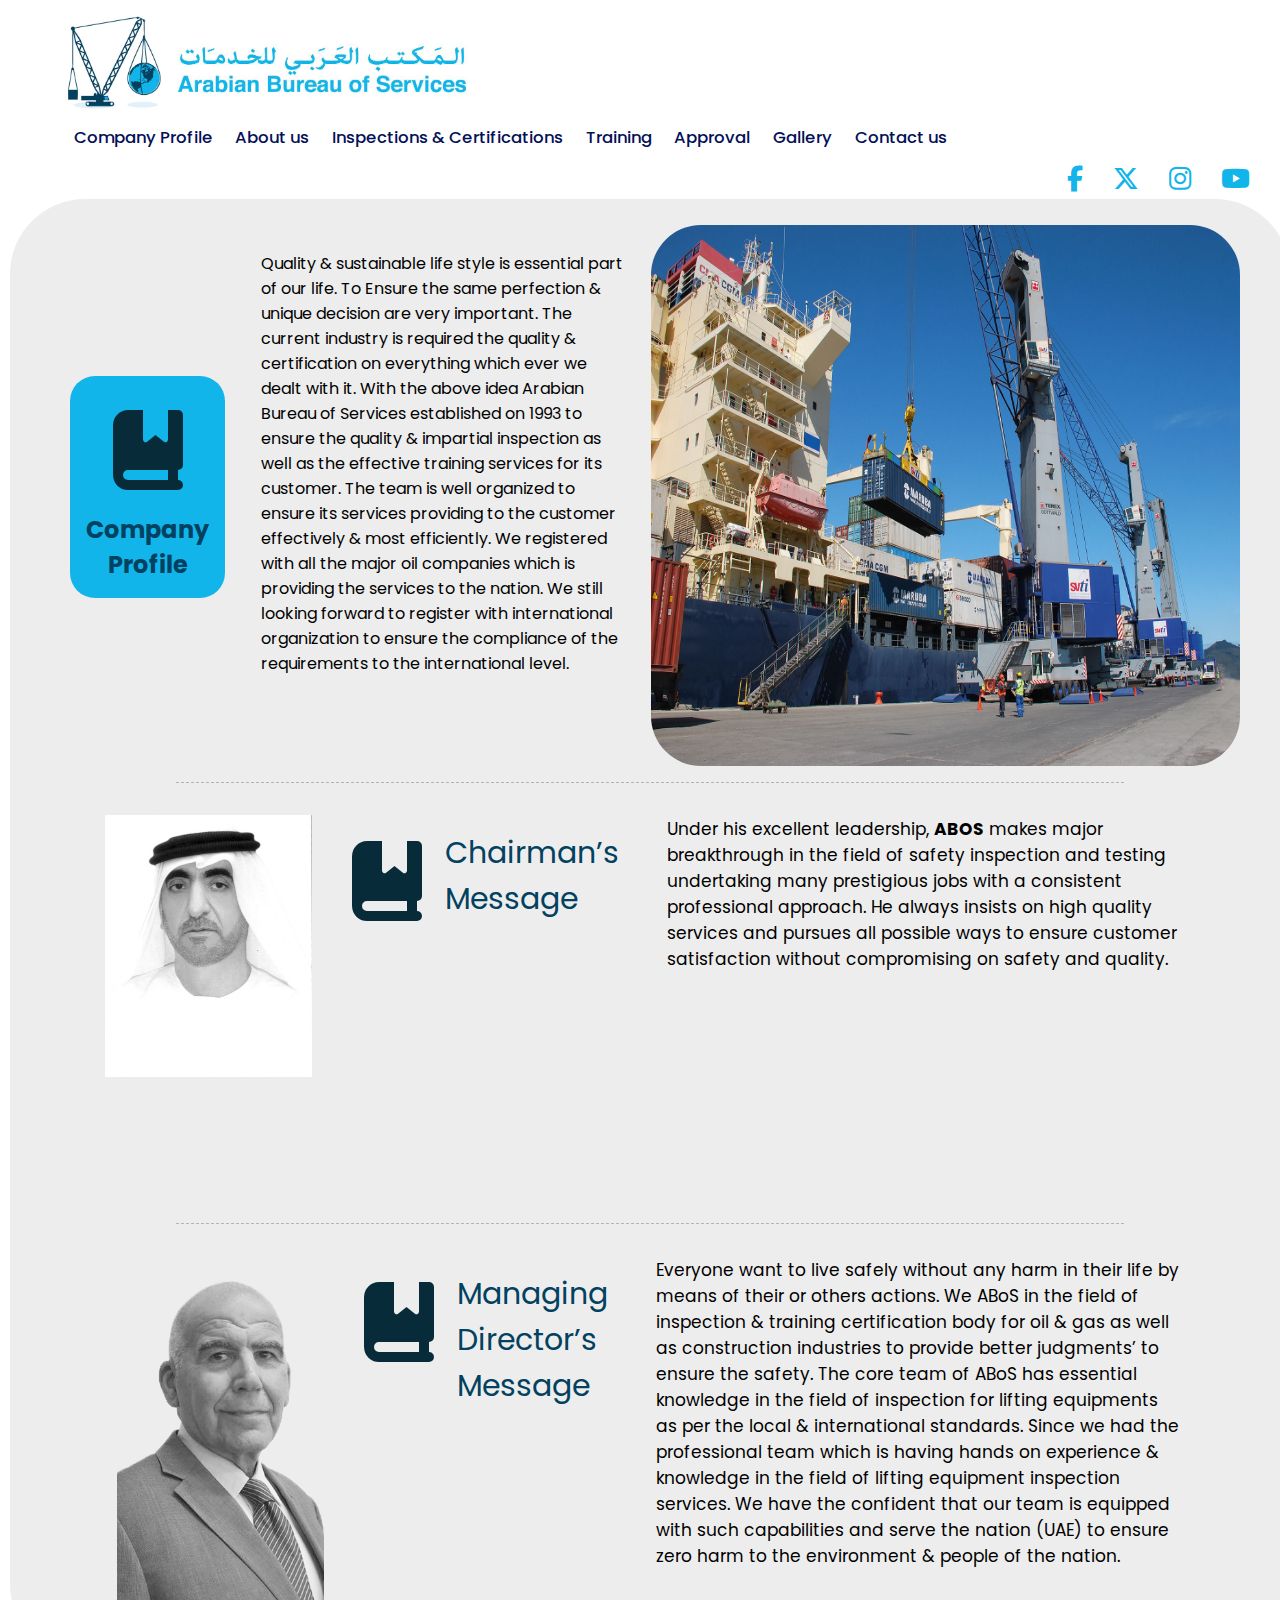
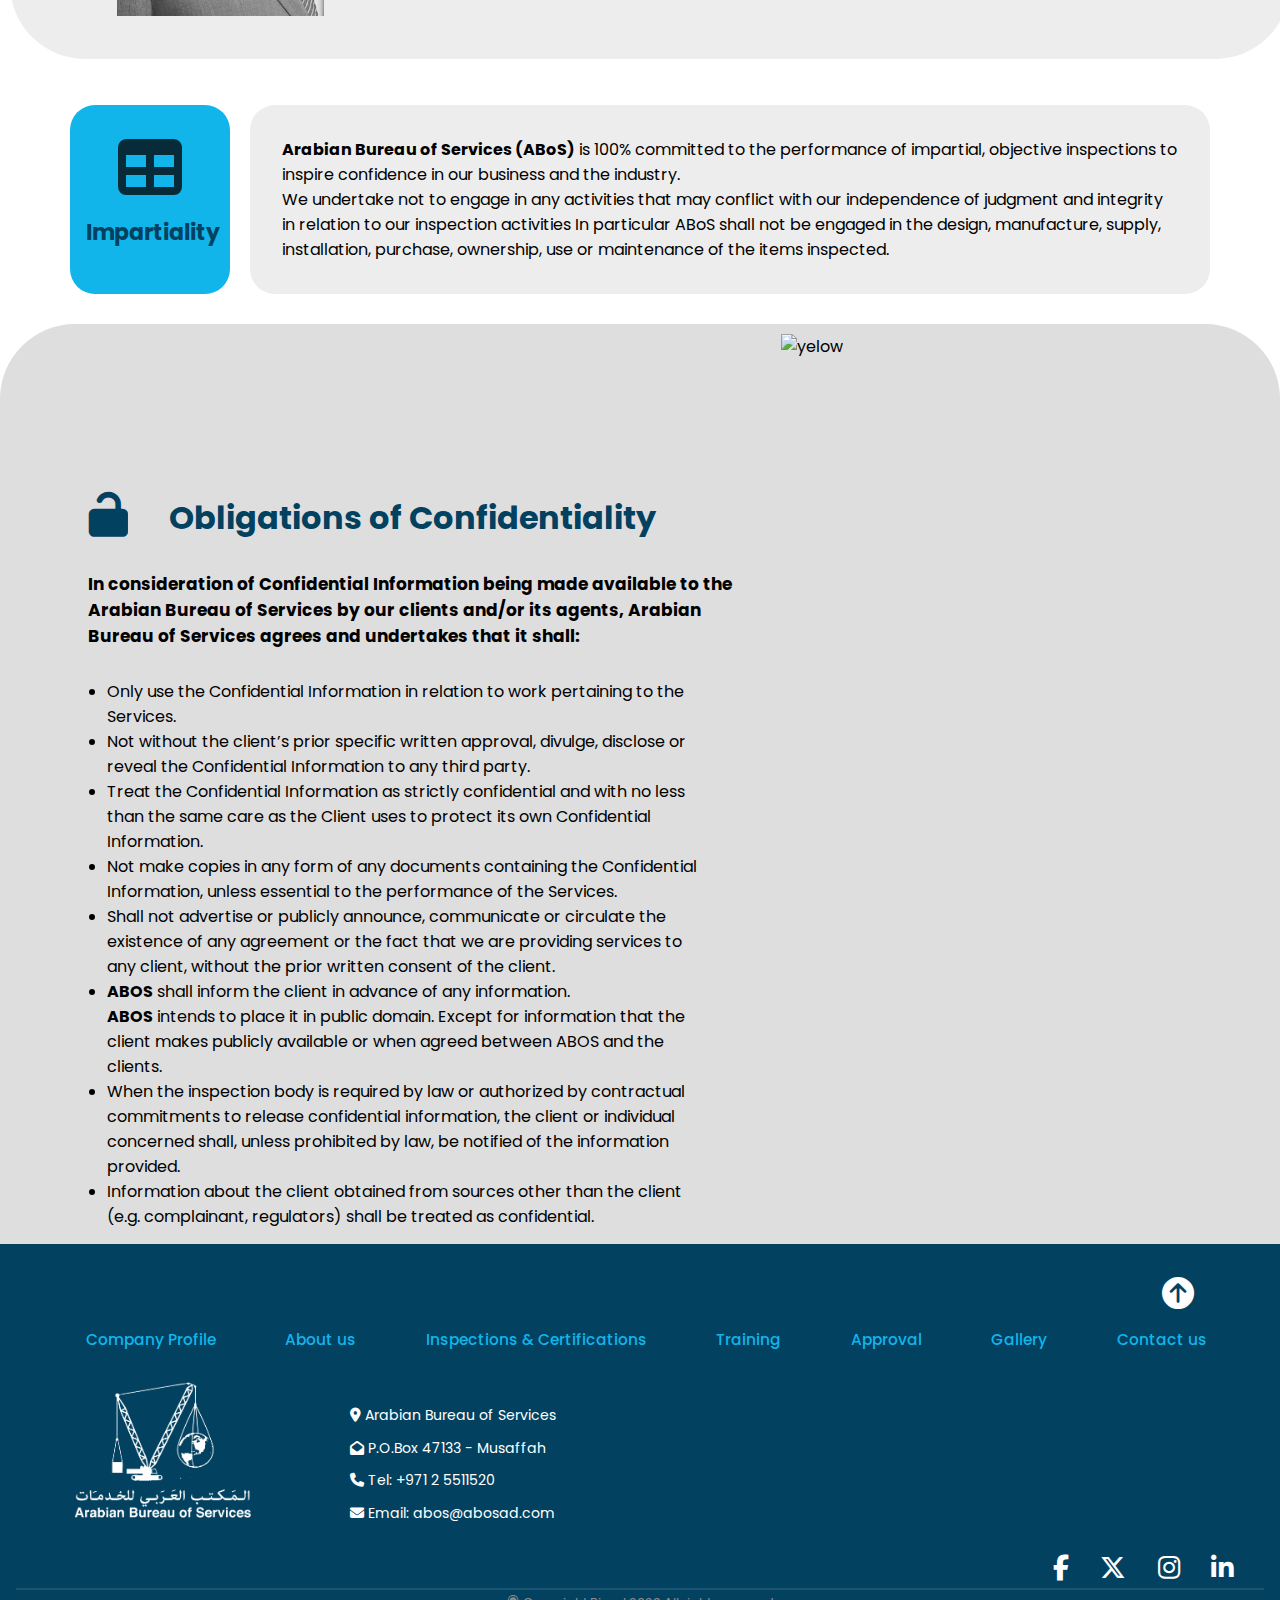
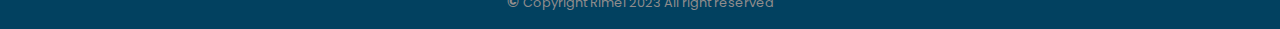
==== commit f2778517: "Approvals page began" ====
--- a/About.html
+++ b/About.html
@@ -19,7 +19,7 @@
             <a href="#">About us</a>
             <a href="Inspections & Certifications.html">Inspections & Certifications</a>
             <a href="Training_services.html">Training</a>
-            <a href="#">Approval</a>
+            <a href="Approvals.html">Approval</a>
             <a href="#">Gallery</a>
             <a href="#">Contact us</a>
         </nav>
@@ -190,7 +190,7 @@
         <a href="About.html">About us</a>
         <a href="Inspections & Certifications.html">Inspections & Certifications</a>
         <a href="Training_services.html">Training</a>
-        <a href="#">Approval</a>
+        <a href="Approvals.html">Approval</a>
         <a href="#">Gallery</a>
         <a href="#">Contact us</a>
     </div>
--- a/style.css
+++ b/style.css
@@ -267,9 +267,9 @@
 .footer-nav a{
     color: #11B5EA;
     text-decoration: none;
-    font-size: 1em;
+    font-size: 1.2vw;
     font-weight: 500;
-    padding-left: 30px;
+    padding-left:1%
 }
 
 .footer-nav a:hover{
@@ -278,7 +278,7 @@
 
 .top-scroll a{
     color: #fff;
-    font-size: 2em;
+    font-size: 2.5vw;
     padding-right: 60px;
     justify-content: left;
     float: right;
@@ -300,8 +300,7 @@
 }
 
 .footer-logo{
-    width: 224px;
-    height: 170px;
+    width: 40%;
 }
 
 .footer-logo img{
@@ -310,6 +309,12 @@
 
 .communication ul{
     list-style-type: none;
+    line-height: 2.3;
+    display: flex;
+    flex-direction: column;
+    flex-wrap: wrap;
+    font-size: 1.1vw;
+    padding-bottom: 2%;
 }
 
 .communication a{
@@ -323,8 +328,8 @@
 
 .bottom-social-icon a{
     color: #fff;
-    font-size: 1.7em;
-    padding-right: 30px;
+    font-size: 2vw;
+    padding-right: 2.5%;
     justify-content: left;
     float: right;
 }
@@ -337,10 +342,11 @@
     display: flex;
     justify-content: center;
     color: #8f8c8c;
+    font-size: 1vw;
 }
 
 .copy-icon{
-    font-size: 1.3em;
+    font-size: 1.2vw;
 }
 
 
@@ -614,21 +620,18 @@
     width: 55%;
 }
 
-.top-bottom-info-image-container{
-    width: 450px;
-    height: 500px;
-    background-color: red;
+.top-bottom-info-image {
+    width: 45%;
     position: absolute;
     right: 0%;
     top: 0%;
-}
-
-.top-bottom-info-image {
-    width: 100%;
+    border-radius: 25px;
 }
 
 .top-bottom-info-image img{
     width: 100%;
+    height: 65vh;
+    object-fit: fill;
     border-radius: 25px;
 }
 
@@ -637,4 +640,19 @@
     padding-left: 10%;
     font-weight: bold;
     line-height: 2;
+}
+
+#bottom-in-training{
+    position: relative;
+    margin-top: 13%;
+}
+
+#bottom-image-in-training{
+    width: 90%;
+    height: 61vh;
+    border-radius: 26px;
+    position:absolute;
+    top: -20%;
+    left: 5%;
+    object-fit: cover;
 }